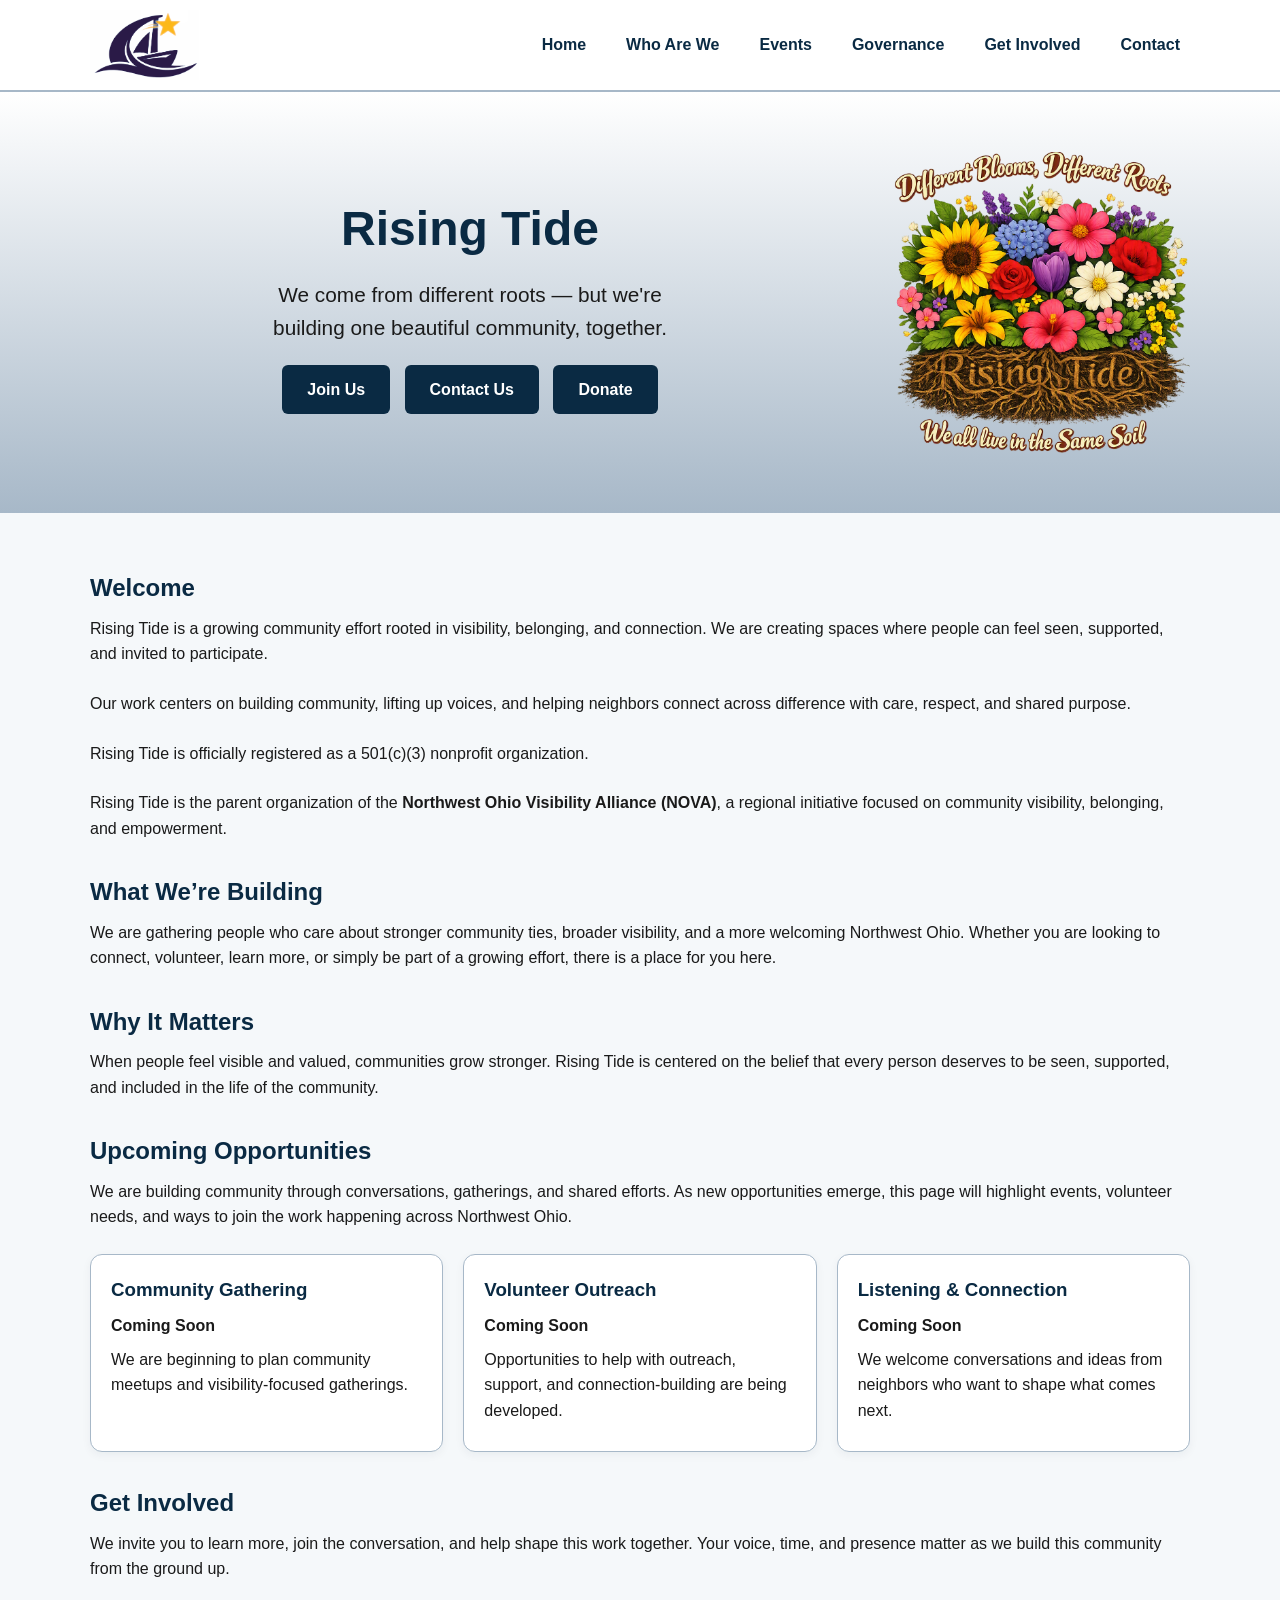
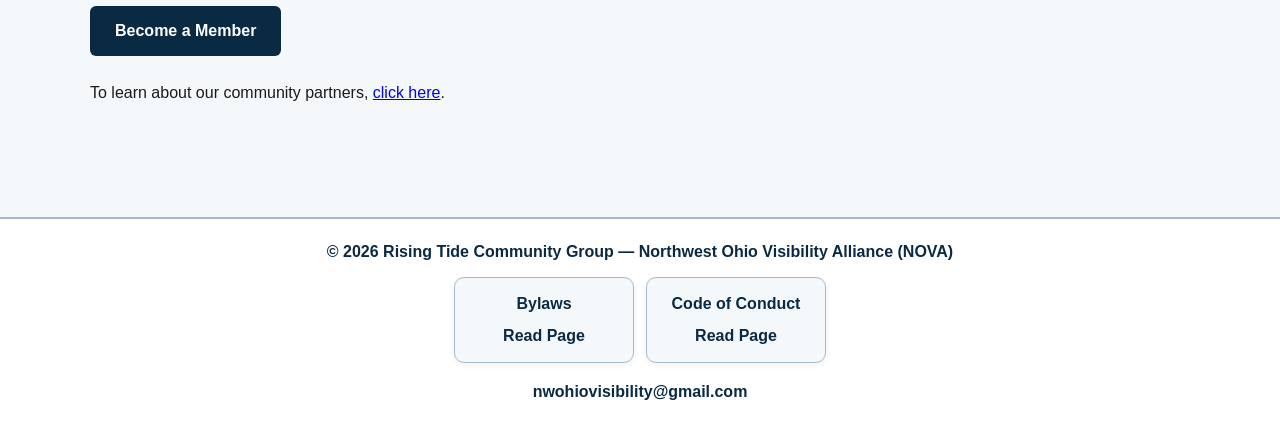
==== index.html @ 4fa37422 "Update index.html" ====
<!-- =======================================================
     Filename: index.html
     Last Edit Date: 2026-08-29 EST
     Version: 2.2.0
     (Added a "community partners" link in Get Involved pointing
     to the Events page's Community Partners card)

     PURPOSE:
       Public-facing home page for the Rising Tide website and
       the Northwest Ohio Visibility Alliance (NOVA). This page
       introduces the organization in a clear, welcoming way and
       directs visitors to the best next steps: learning more,
       joining the community, and getting connected.

     DESCRIPTION:
       This file defines the structure and content of the home
       page. It includes the primary hero section, introductory
       mission messaging, and a simple call-to-action layout.
       Shared site components (header and footer) are inlined at
       build time by build.js — see the HEADER/FOOTER marker
       comments below. Edit header.html/footer.html, then run
       `node build.js` to regenerate.

     SUPPORTED BY:
       - main.js  (general site behavior, mobile nav toggle)
       - build.js (inlines header.html/footer.html into this file)

     DEPENDENCIES:
       - css/styles.css   (global site styling)
       - assets/logo.png  (branding used in header)

     NOTES:
       - No logic is embedded here.
       - This file contains only layout and content.
       - Update documentation when hero structure or messaging
         changes.
       - This page is intentionally written to reflect a new,
         community-centered organization that is still growing.

     AUTHOR:
       Brian Von Wert / Rising Tide
======================================================= -->
<!DOCTYPE html>
<html lang="en">
<head>
    <meta charset="UTF-8">
    <meta name="viewport" content="width=device-width, initial-scale=1.0">
    <title>Rising Tide – Home</title>
    <meta name="description" content="Rising Tide is a growing community group in Northwest Ohio building visibility, belonging, and connection, and the parent organization of the Northwest Ohio Visibility Alliance (NOVA).">
    <link rel="icon" type="image/png" href="assets/logo.png">
    <link rel="apple-touch-icon" href="assets/apple-touch-icon.png">
    <link rel="canonical" href="https://nwohiovisibility.com/">
    <meta property="og:type" content="website">
    <meta property="og:site_name" content="Rising Tide">
    <meta property="og:title" content="Rising Tide – Home">
    <meta property="og:description" content="A growing community group building visibility, belonging, and connection across Northwest Ohio.">
    <meta property="og:image" content="https://nwohiovisibility.com/assets/WordCloud1200x630.png">
    <meta property="og:image:width" content="1200">
    <meta property="og:image:height" content="630">
    <meta property="og:url" content="https://nwohiovisibility.com/">
    <link rel="stylesheet" href="css/styles.css">
    <script src="https://zeffy-scripts.s3.ca-central-1.amazonaws.com/embed-form-script.min.js"></script>
</head>

<body>

    <!-- HEADER:START (generated by build.js from header.html — do not edit here; edit header.html then run `node build.js`) -->
    <header>
    <div class="container nav-container">
        <img src="assets/logo.png" alt="Rising Tide Logo" class="logo">

        <nav>
            <button type="button" class="hamburger" id="hamburger" aria-expanded="false" aria-controls="nav-links" aria-label="Toggle navigation menu">
                <span></span>
                <span></span>
                <span></span>
            </button>

            <ul class="nav-links" id="nav-links">
              <li><a href="index.html">Home</a></li>
              <li class="dropdown">
                <span class="dropdown-toggle" tabindex="0">Who Are We</span>
                <ul class="dropdown-menu">
                  <li><a href="about.html">About Us</a></li>
                  <li><a href="leadership.html">Leadership</a></li>
                </ul>
              </li>
              <li><a href="events.html">Events</a></li>
              <li class="dropdown">
                <span class="dropdown-toggle" tabindex="0">Governance</span>
                <ul class="dropdown-menu">
                  <li><a href="minutes.html">Meeting Records</a></li>
                  <li><a href="bylaws.html">Bylaws</a></li>
                  <li><a href="code-of-conduct.html">Code of Conduct</a></li>
                </ul>
              </li>
              <li class="dropdown">
                <span class="dropdown-toggle" tabindex="0">Get Involved</span>
                <ul class="dropdown-menu">
                  <li><a href="support.html">Support Us</a></li>
                  <li><a href="join.html">Join Us</a></li>
                </ul>
              </li>
              <li><a href="contact.html">Contact</a></li>
            </ul>
        </nav>
    </div>
</header>
    <!-- HEADER:END -->

    <!-- HERO SECTION -->
    <section class="hero">
        <div class="container hero-content">
            <img src="assets/different-blooms.png" alt="Different Blooms, Different Roots — We all live in the Same Soil" class="hero-graphic">
            <div class="hero-text">
                <h1>Rising Tide</h1>
                <p>We come from different roots — but we're building one beautiful community, together.</p>
                <div>
                    <a href="join.html" class="btn">Join Us</a>
                    <a href="contact.html" class="btn" style="margin-left: 10px;">Contact Us</a>
                    <button type="button" class="btn" style="margin-left: 10px;" zeffy-form-link="https://www.zeffy.com/embed/donation-form/donate-to-change-lives-21596?modal=true">Donate</button>
                </div>
            </div>
        </div>
    </section>

    <!-- MAIN CONTENT -->
    <main class="container">

        <section class="content-section">
            <h2>Welcome</h2>

            <p>
                Rising Tide is a growing community effort rooted in visibility, belonging, and connection.
                We are creating spaces where people can feel seen, supported, and invited to participate.
            </p>

            <p>
                Our work centers on building community, lifting up voices, and helping neighbors connect
                across difference with care, respect, and shared purpose.
            </p>

            <p>
                Rising Tide is officially registered as a 501(c)(3) nonprofit organization.
            </p>

            <p class="initiative-note">
                Rising Tide is the parent organization of the
                <strong>Northwest Ohio Visibility Alliance (NOVA)</strong>,
                a regional initiative focused on community visibility, belonging, and empowerment.
            </p>
        </section>

        <section class="content-section">
            <h2>What We’re Building</h2>
            <p>
                We are gathering people who care about stronger community ties, broader visibility, and a
                more welcoming Northwest Ohio. Whether you are looking to connect, volunteer, learn more,
                or simply be part of a growing effort, there is a place for you here.
            </p>
        </section>

        <section class="content-section">
            <h2>Why It Matters</h2>
            <p>
                When people feel visible and valued, communities grow stronger. Rising Tide is centered on
                the belief that every person deserves to be seen, supported, and included in the life of
                the community.
            </p>
        </section>

        <section class="content-section">
            <h2>Upcoming Opportunities</h2>
            <p>
                We are building community through conversations, gatherings, and shared efforts. As new
                opportunities emerge, this page will highlight events, volunteer needs, and ways to join
                the work happening across Northwest Ohio.
            </p>

            <div class="event-list">
                <div class="event-card">
                    <h3>Community Gathering</h3>
                    <p><strong>Coming Soon</strong></p>
                    <p>We are beginning to plan community meetups and visibility-focused gatherings.</p>
                </div>
                <div class="event-card">
                    <h3>Volunteer Outreach</h3>
                    <p><strong>Coming Soon</strong></p>
                    <p>Opportunities to help with outreach, support, and connection-building are being developed.</p>
                </div>
                <div class="event-card">
                    <h3>Listening & Connection</h3>
                    <p><strong>Coming Soon</strong></p>
                    <p>We welcome conversations and ideas from neighbors who want to shape what comes next.</p>
                </div>
            </div>
        </section>

        <section class="content-section">
            <h2>Get Involved</h2>
            <p>
                We invite you to learn more, join the conversation, and help shape this work together. Your
                voice, time, and presence matter as we build this community from the ground up.
            </p>
            <p>
                <a href="join.html" class="btn">Become a Member</a>
            </p>
            <p>
                To learn about our community partners, <a href="events.html#community-partners">click here</a>.
            </p>
        </section>

    </main>

    <!-- FOOTER:START (generated by build.js from footer.html — do not edit here; edit footer.html then run `node build.js`) -->
    <footer>
    <div class="container">
        <p class="footer-tag">© 2026 Rising Tide Community Group — Northwest Ohio Visibility Alliance (NOVA)</p>

        <div class="footer-links">
            <div class="policy-card">
                <h3>Bylaws</h3>
                <a href="bylaws.html">Read Page</a>
            </div>
            <div class="policy-card">
                <h3>Code of Conduct</h3>
                <a href="code-of-conduct.html">Read Page</a>
            </div>
        </div>

        <p class="footer-meta">nwohiovisibility@gmail.com</p>
    </div>
</footer>
    <!-- FOOTER:END -->

    <!-- EXISTING SCRIPTS -->
    <script src="js/main.js"></script>
</body>
</html>
---- css/styles.css ----
/* =======================================================
   FILE: styles.css
   PURPOSE:
     Global stylesheet for the Rising Tide website and the
     Northwest Ohio Visibility Alliance (NOVA). Defines the
     color palette, layout rules, typography, responsive
     behavior, navigation styling, hero sections, footer
     design, and form grid systems.

   DESCRIPTION:
     This file provides all shared visual styling across the
     site. It includes mobile‑responsive rules, grid layouts
     for forms, navigation behavior, and consistent branding
     based on the Rising Tide color palette.

   SUPPORTED BY:
     - main.js
     - All HTML pages using shared classes and layout rules

   DEPENDENCIES:
     - assets/logo.png
     - HTML structure defined in all Rising Tide pages

   NOTES:
     - No logic is embedded here.
     - Update documentation when major layout or palette
       changes occur.
     - This stylesheet is used by every page in the site.

   VERSION:
     v1.10.0
     (Added .event-card--partner modifier: yellow left border to
     accent community-partner cards, e.g. HUGS in Ohio on Events)

   AUTHOR:
     Brian Von Wert / Rising Tide
======================================================= */

/* -----------------------------------
   COLOR PALETTE
----------------------------------- */
:root {
    --navy: #0A2A43;
    --slate: #A7B8C8;
    --light-bg: #F5F8FA;
    --white: #FFFFFF;
    --yellow: #FFD447;
    --text-dark: #1A1A1A;
}

/* -----------------------------------
   GLOBAL RESET
----------------------------------- */
* {
    margin: 0;
    padding: 0;
    box-sizing: border-box;
}

body {
    font-family: Arial, Helvetica, sans-serif;
    background-color: var(--light-bg);
    color: var(--text-dark);
    line-height: 1.6;
}

/* -----------------------------------
   CONTAINER
----------------------------------- */
.container {
    width: 90%;
    max-width: 1100px;
    margin: 0 auto;
}

/* -----------------------------------
   HEADER + NAV
----------------------------------- */
header {
    background-color: var(--white);
    border-bottom: 2px solid var(--slate);
    padding: 10px 0;
}

.nav-container {
    display: flex;
    justify-content: space-between;
    align-items: center;
}

.logo {
    height: 70px;
    width: auto;
}

nav ul {
    list-style: none;
    display: flex;
    gap: 20px;
}

nav a,
.dropdown-toggle {
    text-decoration: none;
    color: var(--navy);
    font-weight: bold;
    padding: 6px 10px;
    border-radius: 4px;
    transition: 0.2s ease;
}

nav a:hover,
.dropdown-toggle:hover {
    background-color: var(--slate);
    color: var(--white);
}

.dropdown-toggle {
    cursor: pointer;
}

nav a.active {
    border-bottom: 3px solid var(--yellow);
}

/* -----------------------------------
   NAV DROPDOWN (About > Leadership)
----------------------------------- */
nav ul li.dropdown {
    position: relative;
}

.dropdown-menu {
    list-style: none;
    display: none;
    position: absolute;
    top: 100%;
    left: 0;
    background: var(--white);
    box-shadow: 0 4px 10px rgba(0,0,0,0.1);
    min-width: 160px;
    padding: 8px 0;
    z-index: 10;
}

.dropdown:hover .dropdown-menu,
.dropdown:focus-within .dropdown-menu {
    display: block;
}

.dropdown-menu li {
    margin: 0;
}

.dropdown-menu a {
    display: block;
}

/* -----------------------------------
   HERO SECTION
----------------------------------- */
.hero {
    background: linear-gradient(to bottom, var(--white), var(--slate));
    padding: 60px 0;
}

.hero-content {
    text-align: center;
}

.hero-graphic {
    display: block;
    width: 100%;
    max-width: 260px;
    height: auto;
    margin: 0 auto 24px;
}

.hero h1 {
    font-size: 3rem;
    color: var(--navy);
}

.hero p {
    font-size: 1.3rem;
    margin: 10px 0 20px;
}

@media (min-width: 769px) {
    .hero-content {
        display: flex;
        align-items: center;
        flex-direction: row-reverse;
        text-align: center;
        gap: 40px;
    }

    .hero-graphic {
        max-width: 300px;
        margin: 0;
        flex-shrink: 0;
    }

    .hero-text {
        flex: 1;
    }

    .hero p {
        max-width: 420px;
        margin-left: auto;
        margin-right: auto;
    }
}

/* -----------------------------------
   BUTTONS
----------------------------------- */
.btn {
    display: inline-block;
    background-color: var(--navy);
    color: var(--white);
    padding: 12px 25px;
    border: none;
    border-radius: 6px;
    text-decoration: none;
    font: inherit;
    font-weight: bold;
    cursor: pointer;
    transition: 0.2s ease;
}

.btn:hover {
    background-color: var(--yellow);
    color: var(--navy);
}

/* Zeffy's embed script sizes the donation modal with inline styles
   (top/bottom/left/right: 5%/5%/10%/10% on desktop) that we can't
   edit directly since it's their hosted script. Override via
   !important, targeting the wrapper by its iframe's title. */
@media (min-width: 769px) {
    div:has(> iframe[title="Form powered and secured by Zeffy"]) {
        top: 50% !important;
        left: 50% !important;
        right: auto !important;
        bottom: auto !important;
        transform: translate(-50%, -50%) !important;
        width: clamp(360px, 42vw, 520px) !important;
        height: clamp(600px, 54vh, 800px) !important;
    }
}

.btn-row {
    display: flex;
    flex-wrap: wrap;
    justify-content: space-between;
    gap: 16px;
}

/* -----------------------------------
   MAIN CONTENT
----------------------------------- */
main {
    padding: 40px 0;
}

main h2 {
    color: var(--navy);
}

/* -----------------------------------
   GLOBAL CONTENT SECTION SPACING
----------------------------------- */
.content-section {
    margin-bottom: 2rem;
}

.content-section h2 {
    margin: 1rem 0 0.5rem 0;
}

.content-section p {
    margin: 0 0 1.5rem 0;
}

.section-image {
    display: block;
    width: 100%;
    max-width: 600px;
    height: auto;
    margin: 0 auto 1.5rem;
}

/* -----------------------------------
   HAMBURGER MENU
----------------------------------- */
.hamburger {
    display: none;
    flex-direction: column;
    cursor: pointer;
    gap: 5px;
    background: none;
    border: none;
    padding: 0;
}

.hamburger span {
    width: 25px;
    height: 3px;
    background: #333;
    border-radius: 3px;
}

/* MOBILE NAV */
@media (max-width: 768px) {
    nav {
        position: relative;
    }

    .hamburger {
        display: flex;
    }

    .nav-links {
        display: none;
        position: absolute;
        top: 50px;
        right: 0;
        background: white;
        flex-direction: column;
        width: 200px;
        padding: 15px;
        box-shadow: 0 4px 10px rgba(0,0,0,0.1);
    }

    .nav-links.show {
        display: flex;
    }

    .nav-links li {
        margin: 10px 0;
    }

    .dropdown-menu {
        display: block;
        position: static;
        box-shadow: none;
        padding: 0 0 0 15px;
        margin-top: 5px;
    }
}

/* -----------------------------------
   EVENT CARDS
----------------------------------- */
.event-list {
    display: grid;
    grid-template-columns: repeat(3, minmax(0, 1fr));
    gap: 20px;
    margin-top: 1rem;
}

.event-card {
    background: var(--white);
    border: 1px solid var(--slate);
    border-radius: 12px;
    padding: 1.25rem;
    box-shadow: 0 3px 10px rgba(10, 42, 67, 0.05);
}

.event-card h3 {
    color: var(--navy);
    margin-bottom: 0.5rem;
}

.event-card p {
    margin-bottom: 0.5rem;
}

.event-card--partner {
    border-left: 4px solid var(--yellow);
}

/* -----------------------------------
   FOOTER
----------------------------------- */
footer {
    background-color: var(--white);
    border-top: 2px solid var(--slate);
    text-align: center;
    padding: 20px 0 30px;
    margin-top: 40px;
    color: var(--navy);
}

.footer-tag {
    margin-bottom: 0.75rem;
    font-weight: 600;
}

.footer-links {
    display: flex;
    justify-content: center;
    flex-wrap: wrap;
    gap: 12px;
    margin: 0 auto 1rem;
}

.policy-card {
    background: var(--light-bg);
    border: 1px solid var(--slate);
    border-radius: 10px;
    padding: 0.85rem 1rem;
    min-width: 180px;
    box-shadow: 0 2px 6px rgba(10, 42, 67, 0.06);
}

.policy-card h3 {
    color: var(--navy);
    font-size: 1rem;
    margin: 0 0 0.35rem;
}

.policy-card p {
    margin: 0 0 0.45rem;
    font-size: 0.9rem;
    line-height: 1.4;
}

.policy-card a {
    color: var(--navy);
    text-decoration: none;
    font-weight: 700;
}

.policy-card a:hover {
    text-decoration: underline;
}

.footer-meta {
    margin-top: 0.75rem;
    font-weight: 600;
}

/* -----------------------------------
   RESPONSIVE DESIGN
----------------------------------- */
@media (max-width: 768px) {
    nav ul {
        flex-direction: column;
        gap: 10px;
    }

    .hero h1 {
        font-size: 2.4rem;
    }

    .event-list {
        grid-template-columns: 1fr;
    }
}

/* -----------------------------------
   JOIN PAGE GRID SYSTEM
----------------------------------- */
.form-intro {
    margin-bottom: 1.5rem;
}

.form-panel {
    background: var(--white);
    border: 1px solid var(--slate);
    border-radius: 12px;
    padding: 1.25rem;
    box-shadow: 0 2px 10px rgba(10, 42, 67, 0.04);
}

.join-grid {
    display: grid;
    grid-template-columns: 1fr 1fr;
    gap: 25px 40px;
    max-width: 900px;
    margin: 0 auto;
}

.join-grid .full {
    grid-column: 1 / 3;
}

.join-grid label {
    display: block;
    font-weight: 600;
    margin-bottom: 6px;
    color: var(--navy);
}

.join-grid input:not([type="checkbox"]),
.join-grid select,
.join-grid textarea {
    width: 100%;
    padding: 10px 12px;
    margin-top: 4px;
    border: 1px solid var(--slate);
    border-radius: 8px;
    background: #fff;
    font: inherit;
}

.join-grid input[type="checkbox"] {
    width: auto;
    margin-top: 4px;
}

.join-grid textarea {
    min-height: 120px;
    resize: vertical;
}

@media (max-width: 700px) {
    .join-grid {
        grid-template-columns: 1fr;
    }
    .join-grid .full {
        grid-column: 1;
    }
}

/* -----------------------------------
   CHECKBOX GRID
----------------------------------- */
fieldset {
    border: none;
    margin: 0;
    padding: 0;
    min-width: 0;
}

.checkbox-grid {
    display: grid;
    grid-template-columns: 1fr 1fr;
    gap: 10px 20px;
}

.checkbox-grid legend {
    grid-column: 1 / -1;
    font-weight: 600;
    color: var(--navy);
    margin-bottom: 6px;
    padding: 0;
}

.sr-only {
    position: absolute;
    width: 1px;
    height: 1px;
    padding: 0;
    margin: -1px;
    overflow: hidden;
    clip: rect(0, 0, 0, 0);
    white-space: nowrap;
    border: 0;
}

.checkbox-grid label {
    display: flex;
    align-items: flex-start;
    gap: 8px;
    font-weight: 500;
    line-height: 1.5;
}

@media (max-width: 700px) {
    .checkbox-grid {
        grid-template-columns: 1fr;
    }
}

/* -----------------------------------
   LEADERSHIP PAGE
----------------------------------- */
.leadership-section {
    margin-bottom: 2rem;
}

.leader-toggle {
    display: inline-flex;
    align-items: center;
    gap: 0.4rem;
    background: none;
    border: none;
    padding: 0;
    font: inherit;
    cursor: pointer;
    text-align: left;
    color: #333;
}

.leader-toggle:hover {
    text-decoration: underline;
}

.leader-arrow {
    width: 0;
    height: 0;
    flex-shrink: 0;
    border-left: 5px solid transparent;
    border-right: 5px solid transparent;
    border-top: 6px solid var(--navy);
    transition: transform 0.2s ease;
}

.leader-toggle[aria-expanded="true"] .leader-arrow {
    transform: rotate(180deg);
}

.bio {
    display: none;
    margin: 0.5rem 0 1rem 1rem;
    padding-left: 1rem;
    border-left: 3px solid #ccc;
}
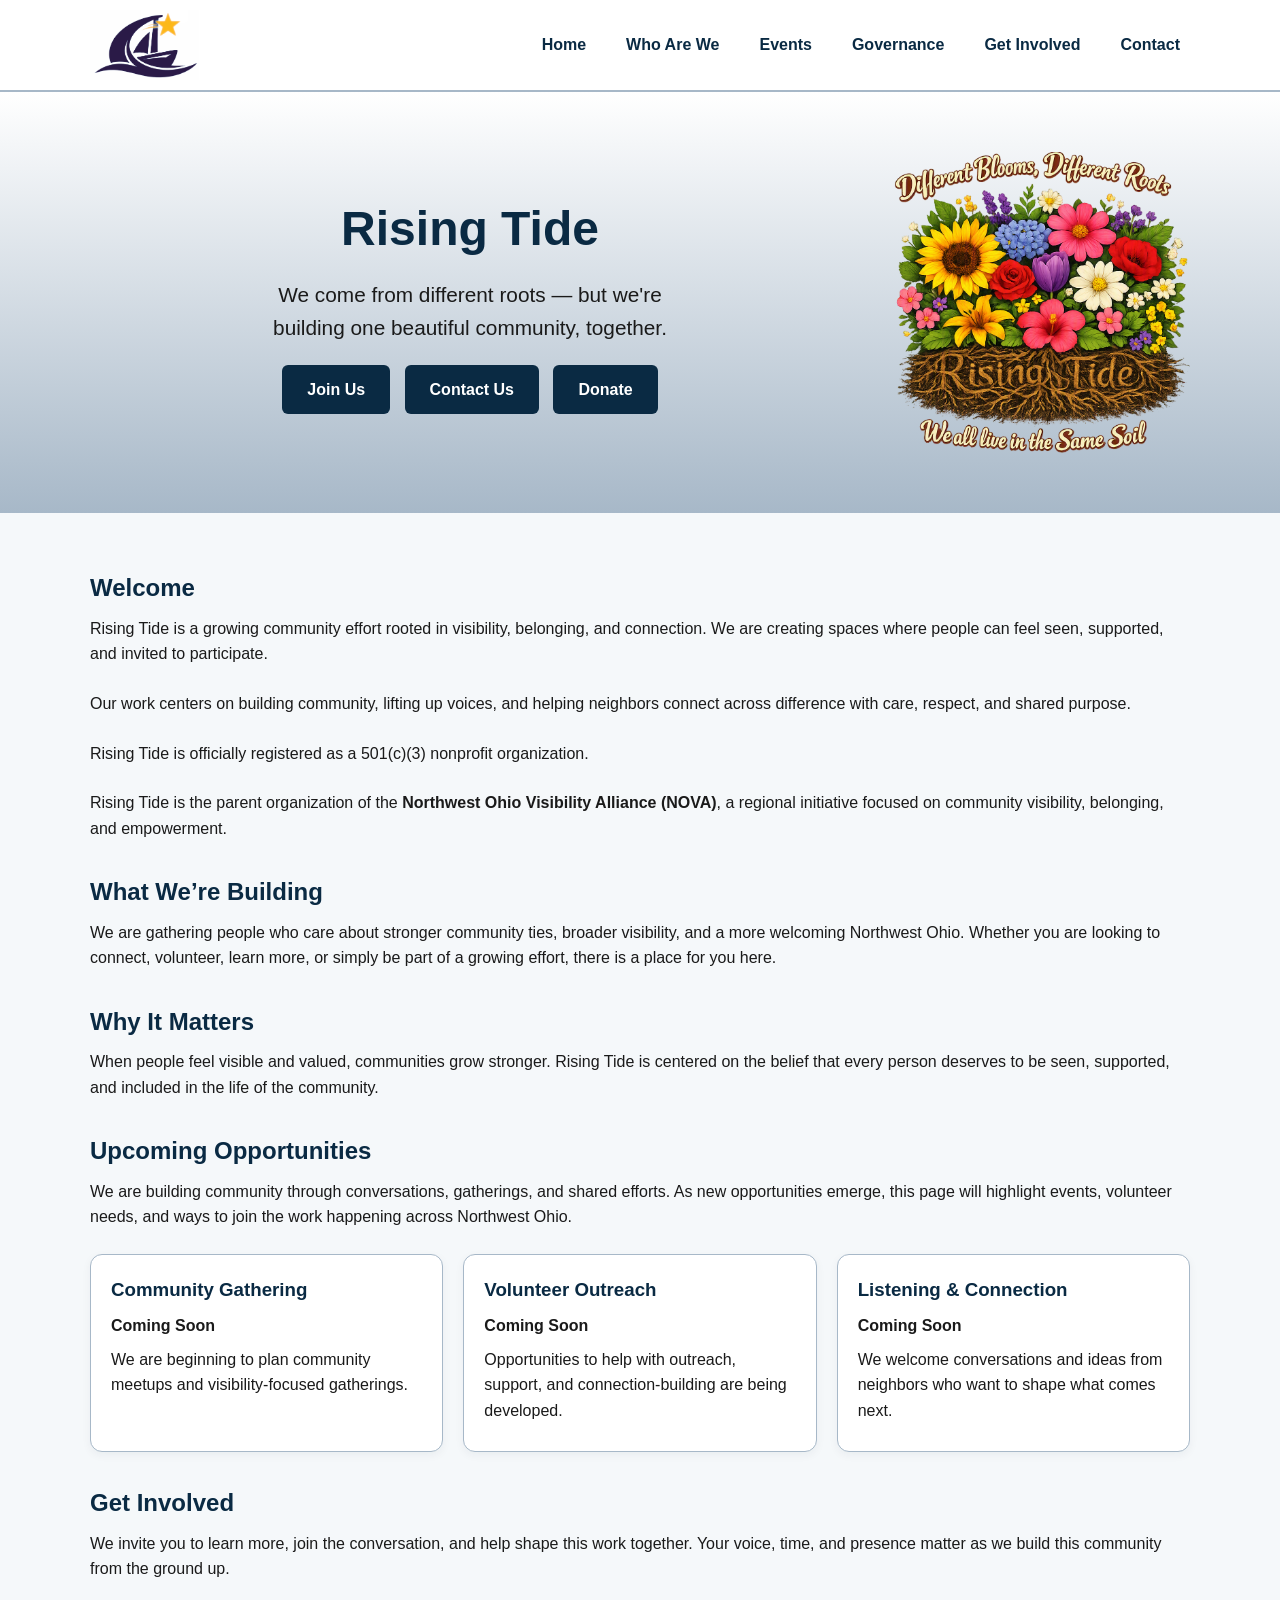
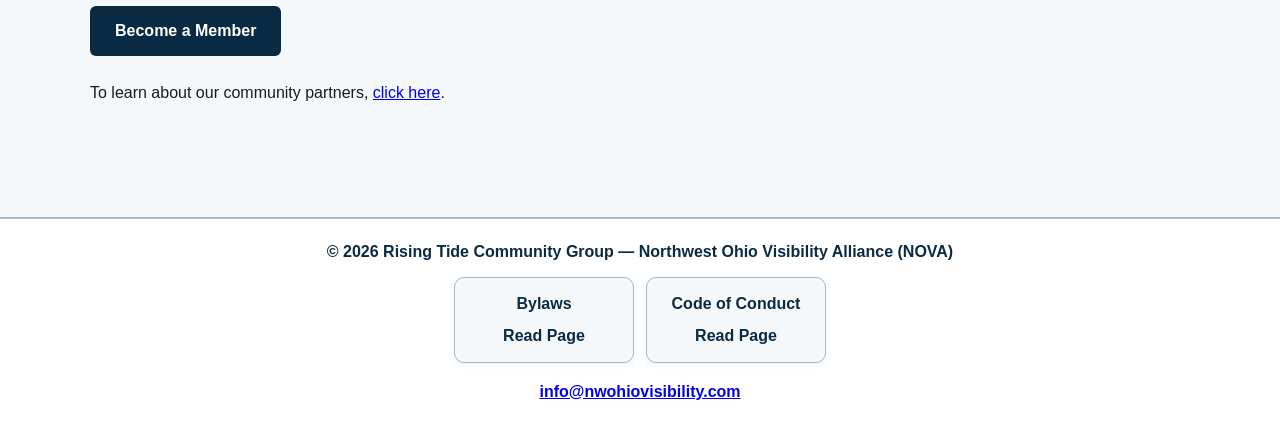
==== commit 093694ea: "Switch site contact email to info@nwohiovisibility.com and add issue reporting Now that the custom-d" ====
--- a/index.html
+++ b/index.html
@@ -1,9 +1,8 @@
 <!-- =======================================================
      Filename: index.html
-     Last Edit Date: 2026-08-29 EST
-     Version: 2.2.0
-     (Added a "community partners" link in Get Involved pointing
-     to the Events page's Community Partners card)
+     Last Edit Date: 2026-09-17 EST
+     Version: 2.2.2
+     (Footer email is now a clickable mailto: link via build.js)
 
      PURPOSE:
        Public-facing home page for the Rising Tide website and
@@ -228,7 +227,7 @@
             </div>
         </div>
 
-        <p class="footer-meta">nwohiovisibility@gmail.com</p>
+        <p class="footer-meta"><a href="mailto:info@nwohiovisibility.com">info@nwohiovisibility.com</a></p>
     </div>
 </footer>
     <!-- FOOTER:END -->
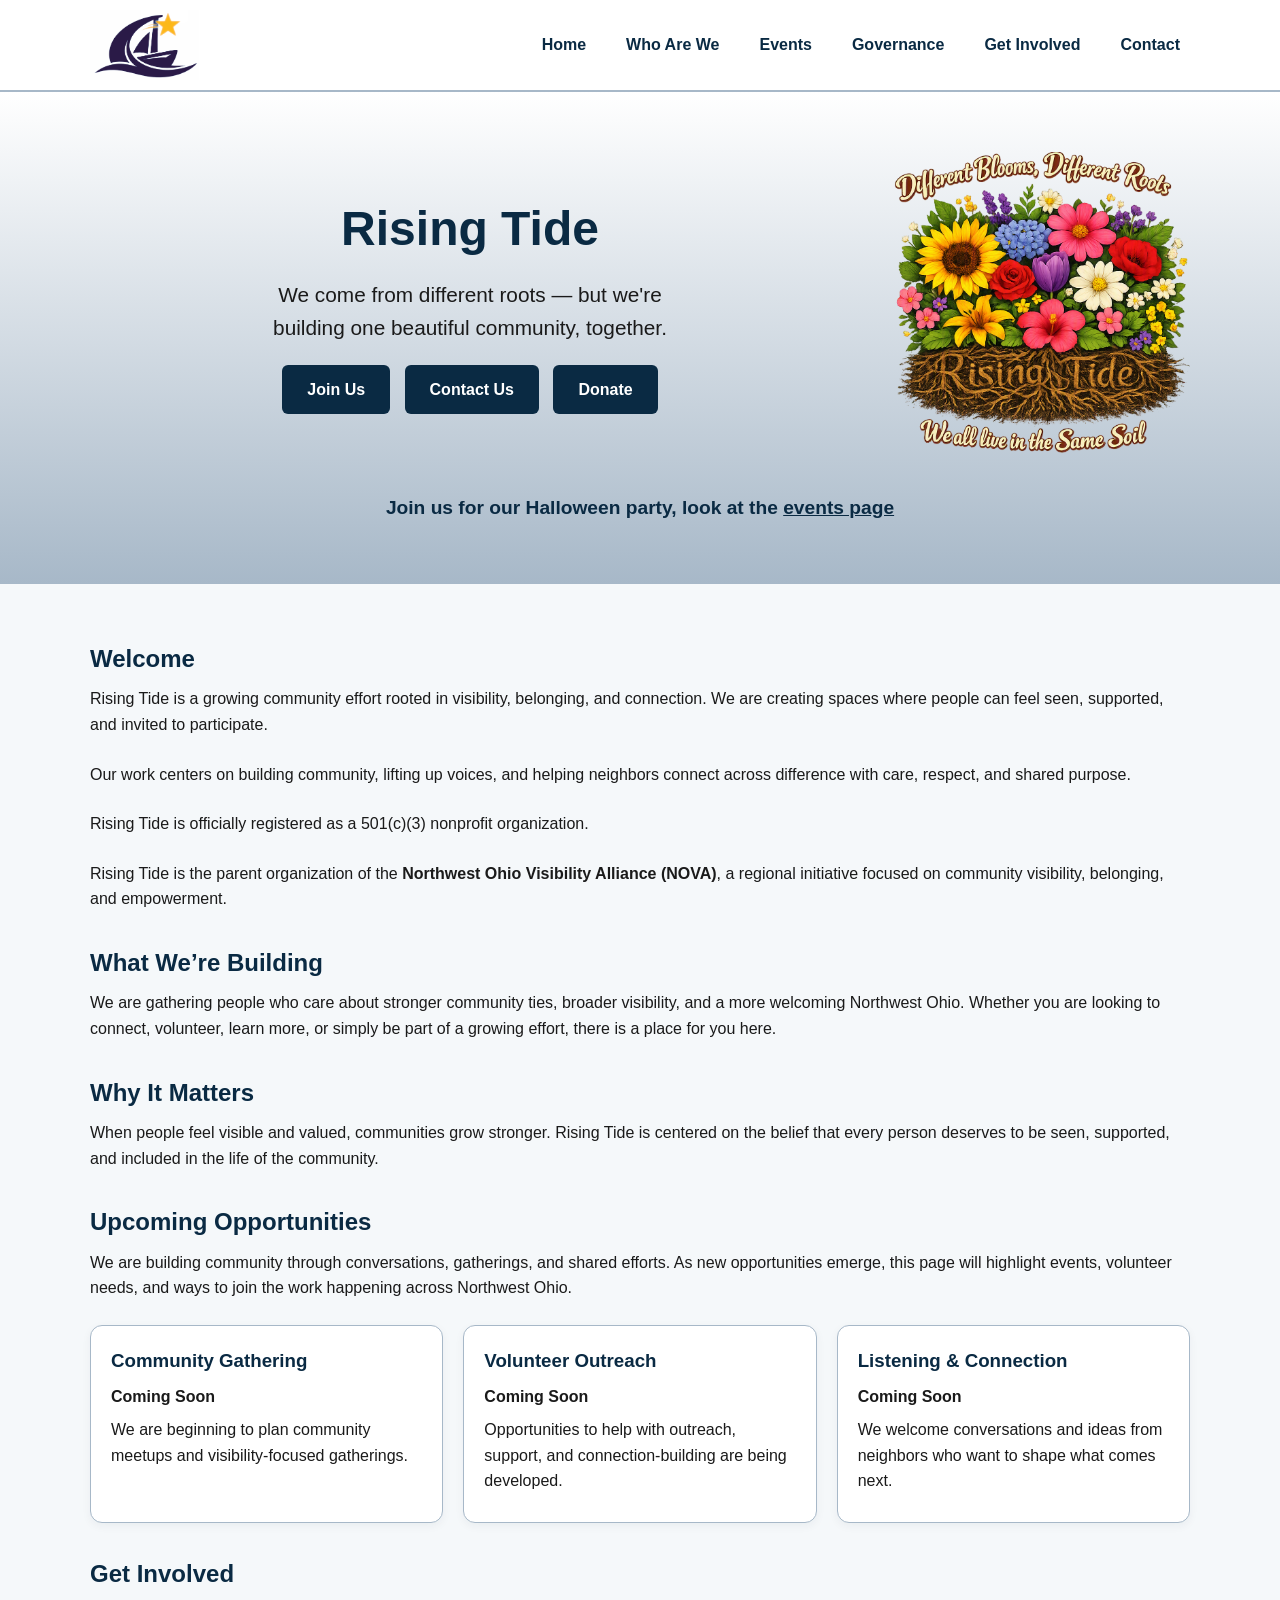
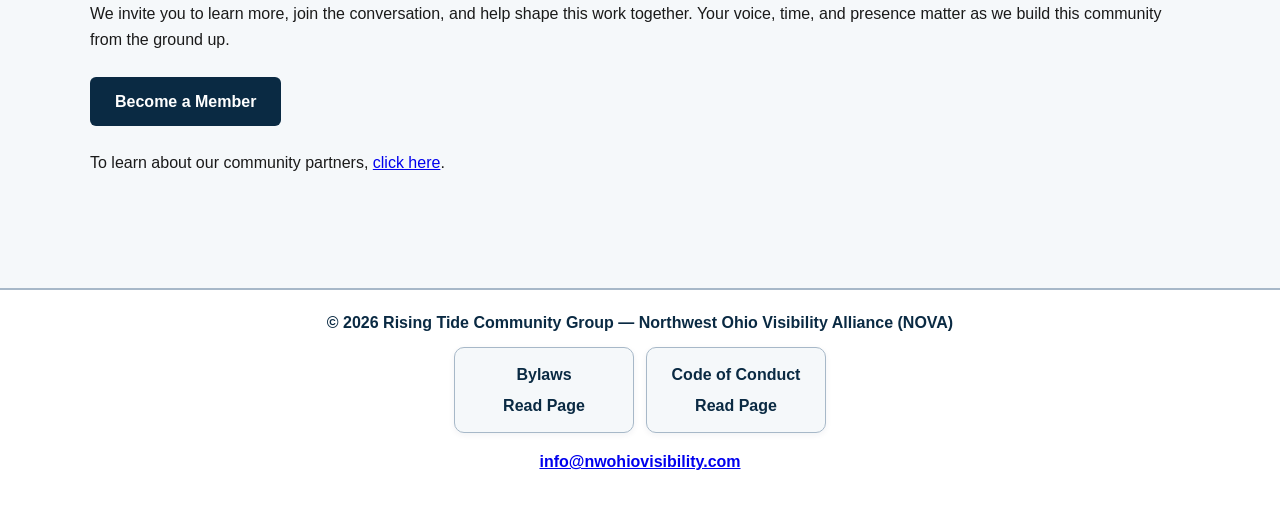
==== commit 71dd815b: "Add Halloween party announcement to the bottom of the home page hero Co-Authored-By: Claude Opus 5.5" ====
--- a/index.html
+++ b/index.html
@@ -1,8 +1,6 @@
 <!-- =======================================================
      Filename: index.html
-     Last Edit Date: 2026-09-17 EST
-     Version: 2.2.2
-     (Footer email is now a clickable mailto: link via build.js)
+     Last Edit Date: 2026-09-28 EST
 
      PURPOSE:
        Public-facing home page for the Rising Tide website and
@@ -121,6 +119,7 @@
                 </div>
             </div>
         </div>
+        <p class="hero-announcement">Join us for our Halloween party, look at the <a href="events.html">events page</a></p>
     </section>
 
     <!-- MAIN CONTENT -->
--- a/css/styles.css
+++ b/css/styles.css
@@ -27,10 +27,8 @@
        changes occur.
      - This stylesheet is used by every page in the site.
 
-   VERSION:
-     v1.10.0
-     (Added .event-card--partner modifier: yellow left border to
-     accent community-partner cards, e.g. HUGS in Ohio on Events)
+   LAST UPDATED:
+     2026-09-28
 
    AUTHOR:
      Brian Von Wert / Rising Tide
@@ -166,6 +164,20 @@
 
 .hero-content {
     text-align: center;
+}
+
+.hero .hero-announcement {
+    text-align: center;
+    font-size: 1.2rem;
+    font-weight: bold;
+    color: var(--navy);
+    margin: 40px 0 0;
+    padding: 0 16px;
+    max-width: none;
+}
+
+.hero-announcement a {
+    color: var(--navy);
 }
 
 .hero-graphic {
@@ -381,6 +393,22 @@
     border-left: 4px solid var(--yellow);
 }
 
+/* Featured event: flyer image beside its details card */
+.featured-event {
+    display: grid;
+    grid-template-columns: minmax(0, 1fr) minmax(0, 1fr);
+    gap: 20px;
+    align-items: start;
+    margin-top: 1rem;
+}
+
+.featured-event-flyer {
+    display: block;
+    width: 100%;
+    height: auto;
+    border-radius: 12px;
+}
+
 /* -----------------------------------
    FOOTER
 ----------------------------------- */
@@ -455,7 +483,8 @@
         font-size: 2.4rem;
     }
 
-    .event-list {
+    .event-list,
+    .featured-event {
         grid-template-columns: 1fr;
     }
 }
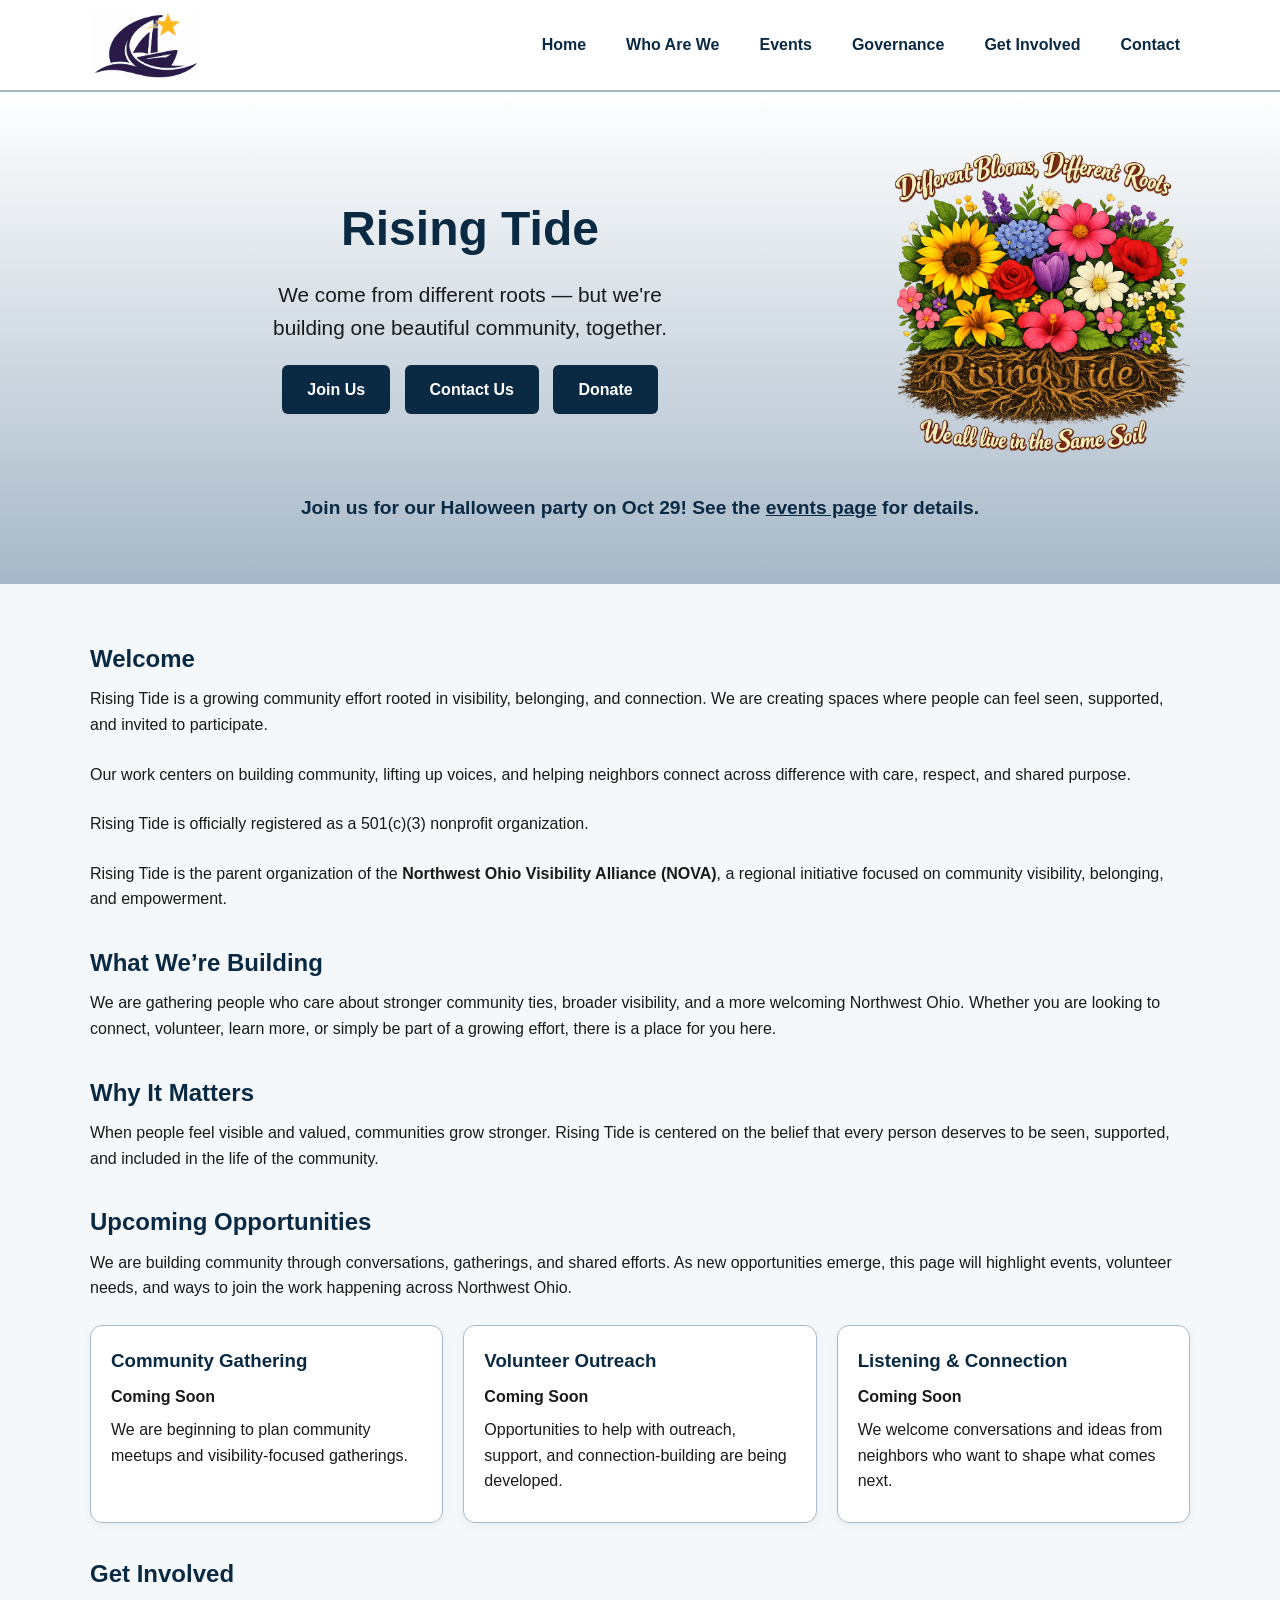
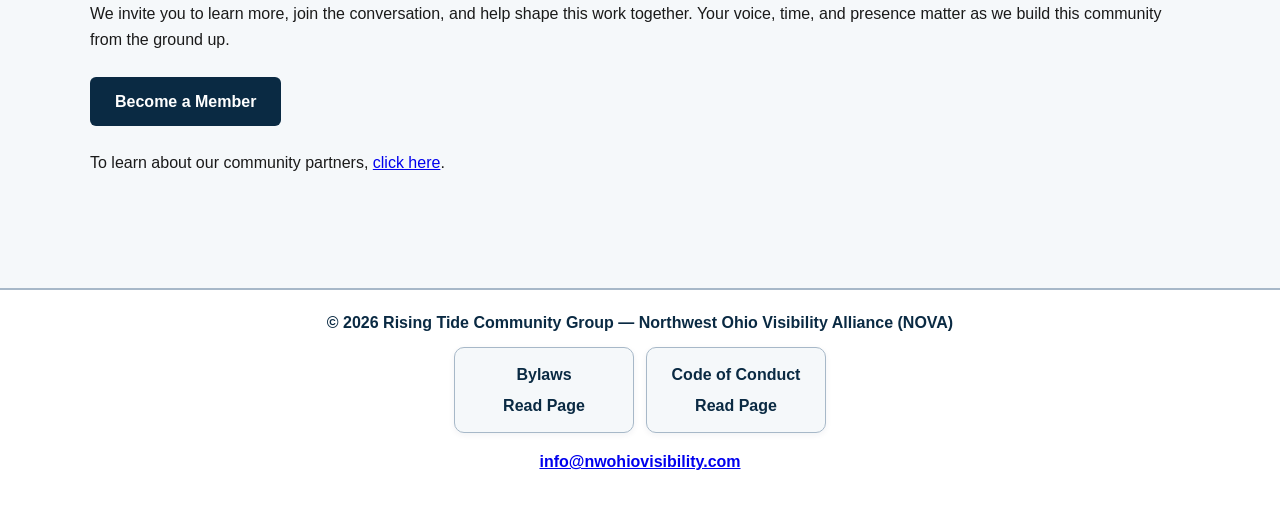
==== commit b9b0ad8a: "Add party date and tidy wording in home page announcement Co-Authored-By: Claude Opus 5.5 <noreply@a" ====
--- a/index.html
+++ b/index.html
@@ -119,7 +119,7 @@
                 </div>
             </div>
         </div>
-        <p class="hero-announcement">Join us for our Halloween party, look at the <a href="events.html">events page</a></p>
+        <p class="hero-announcement">Join us for our Halloween party on Oct 29! See the <a href="events.html">events page</a> for details.</p>
     </section>
 
     <!-- MAIN CONTENT -->
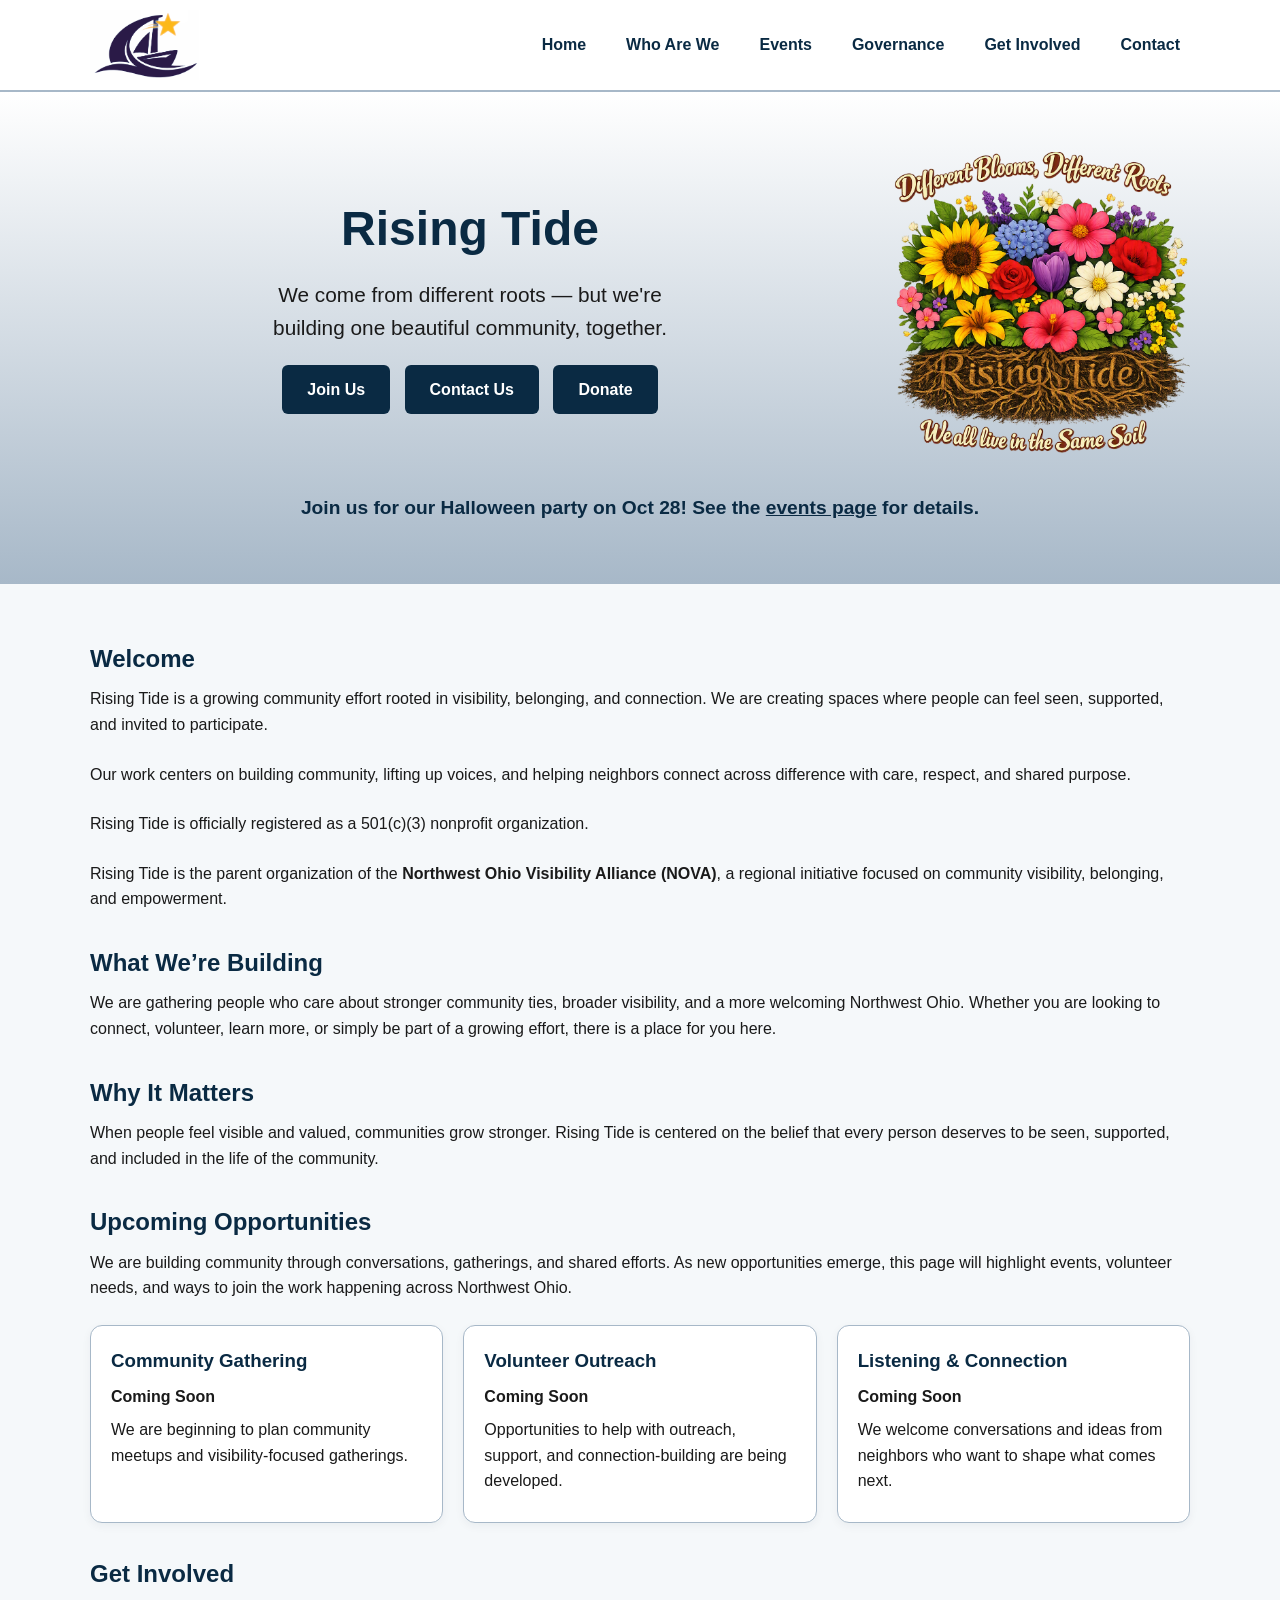
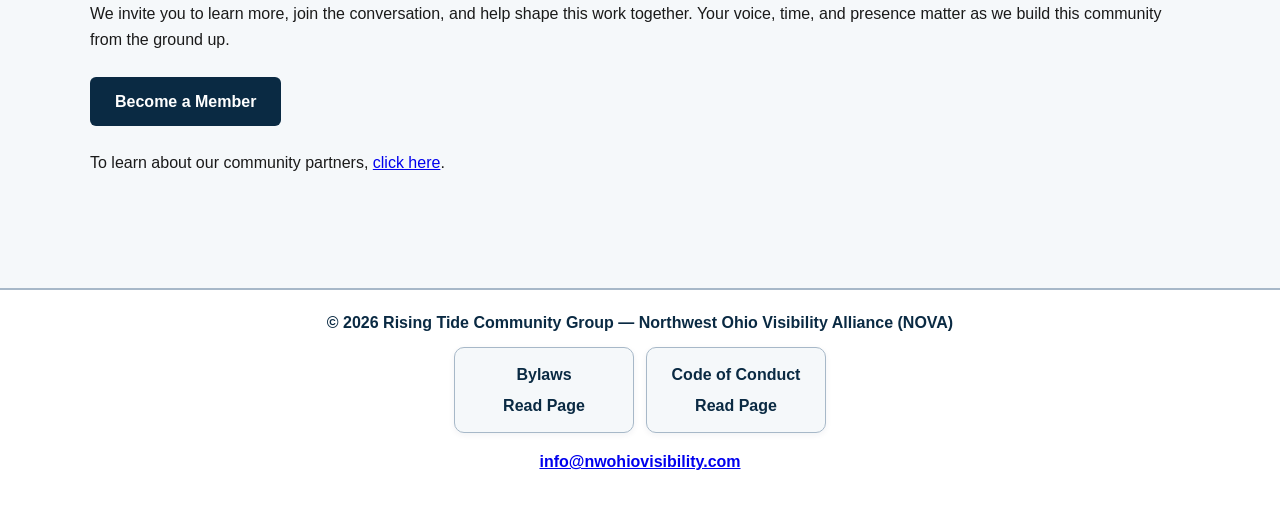
==== commit bf88f342: "Home page: party date is Oct 28; events card: 1 free drink (from a select menu) Co-Authored-By: Clau" ====
--- a/index.html
+++ b/index.html
@@ -33,6 +33,9 @@
          changes.
        - This page is intentionally written to reflect a new,
          community-centered organization that is still growing.
+
+     LAST UPDATED:
+       2026-10-23
 
      AUTHOR:
        Brian Von Wert / Rising Tide
@@ -119,7 +122,7 @@
                 </div>
             </div>
         </div>
-        <p class="hero-announcement">Join us for our Halloween party on Oct 29! See the <a href="events.html">events page</a> for details.</p>
+        <p class="hero-announcement">Join us for our Halloween party on Oct 28! See the <a href="events.html">events page</a> for details.</p>
     </section>
 
     <!-- MAIN CONTENT -->
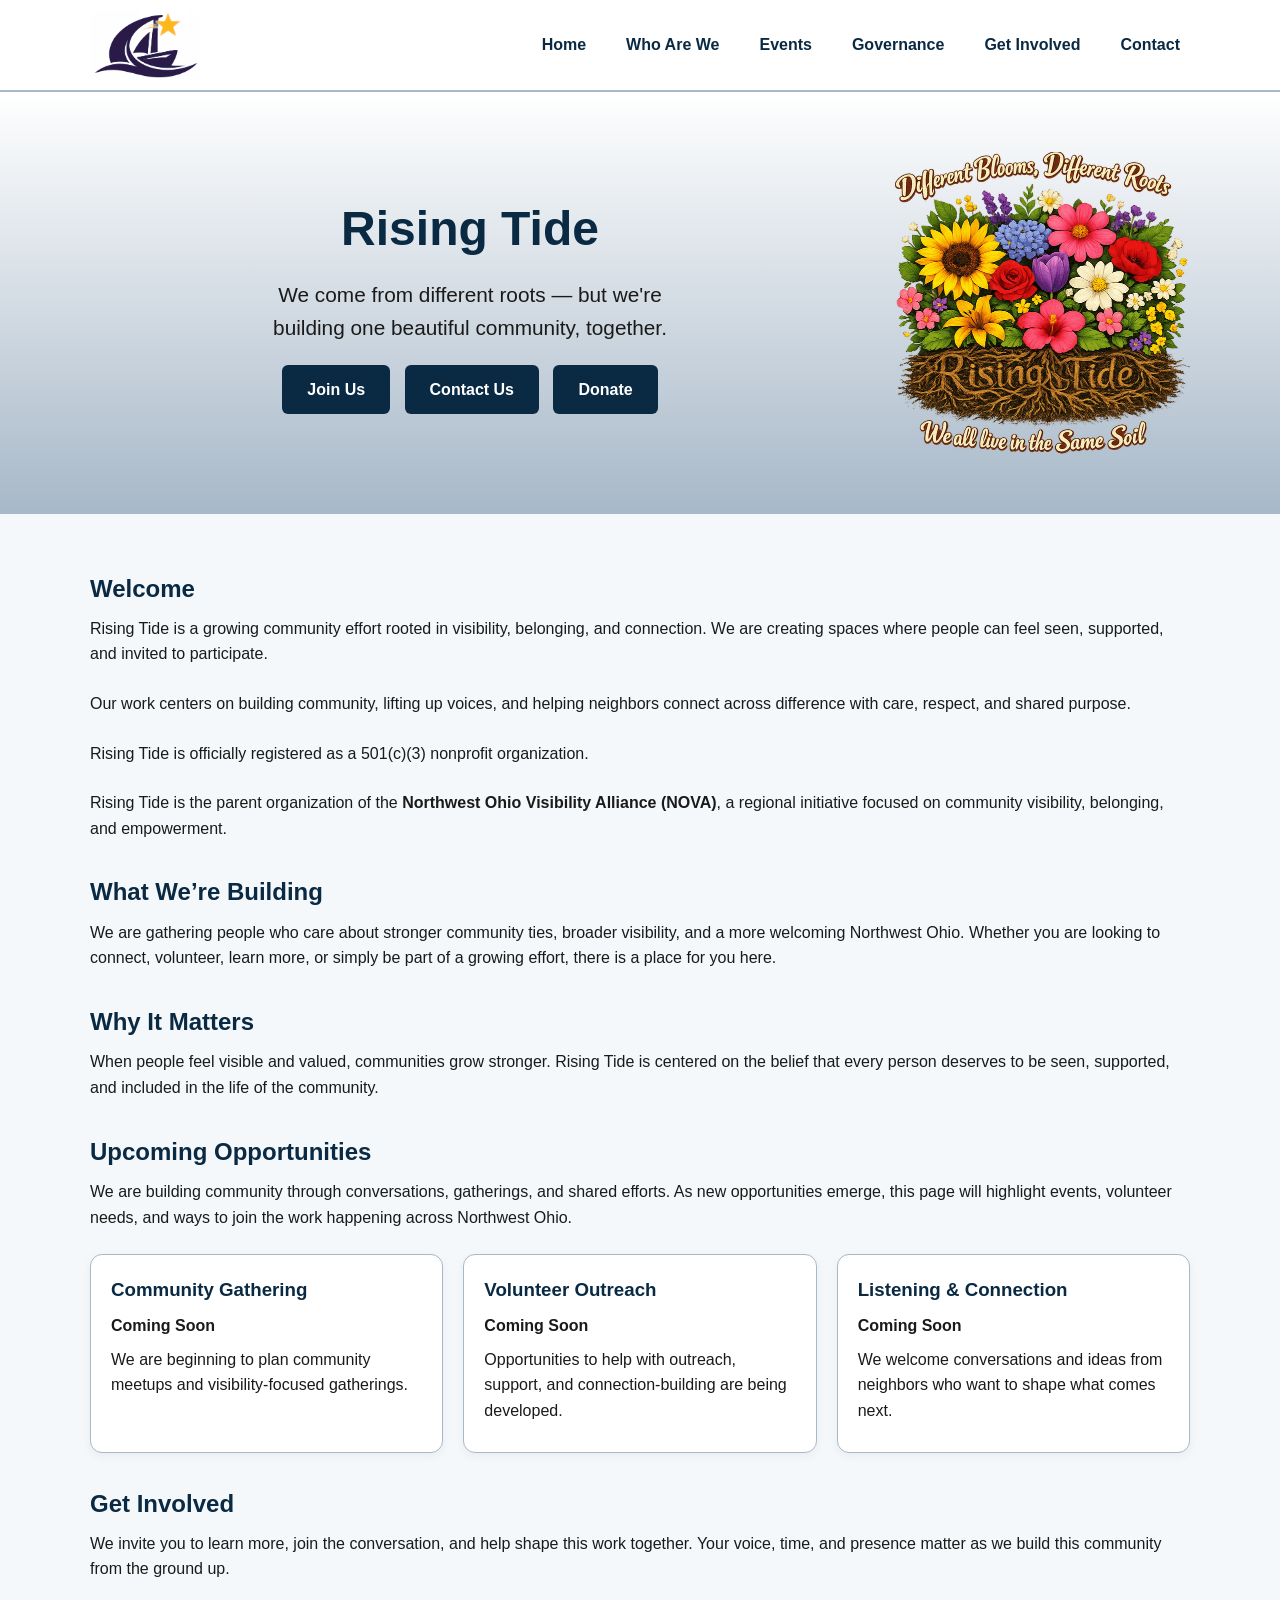
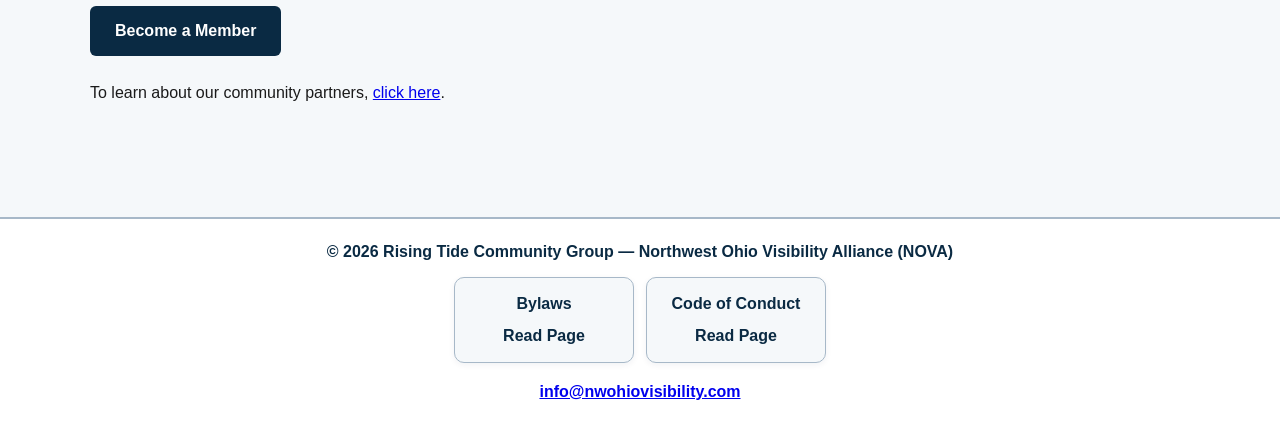
==== commit 6800fe4e: "Remove the Halloween party: events page featured event (with its ticket link) and the home page anno" ====
--- a/index.html
+++ b/index.html
@@ -1,6 +1,6 @@
 <!-- =======================================================
      Filename: index.html
-     Last Edit Date: 2026-09-28 EST
+     Last Edit Date: 2026-10-29 EST
 
      PURPOSE:
        Public-facing home page for the Rising Tide website and
@@ -122,7 +122,6 @@
                 </div>
             </div>
         </div>
-        <p class="hero-announcement">Join us for our Halloween party on Oct 28! See the <a href="events.html">events page</a> for details.</p>
     </section>
 
     <!-- MAIN CONTENT -->
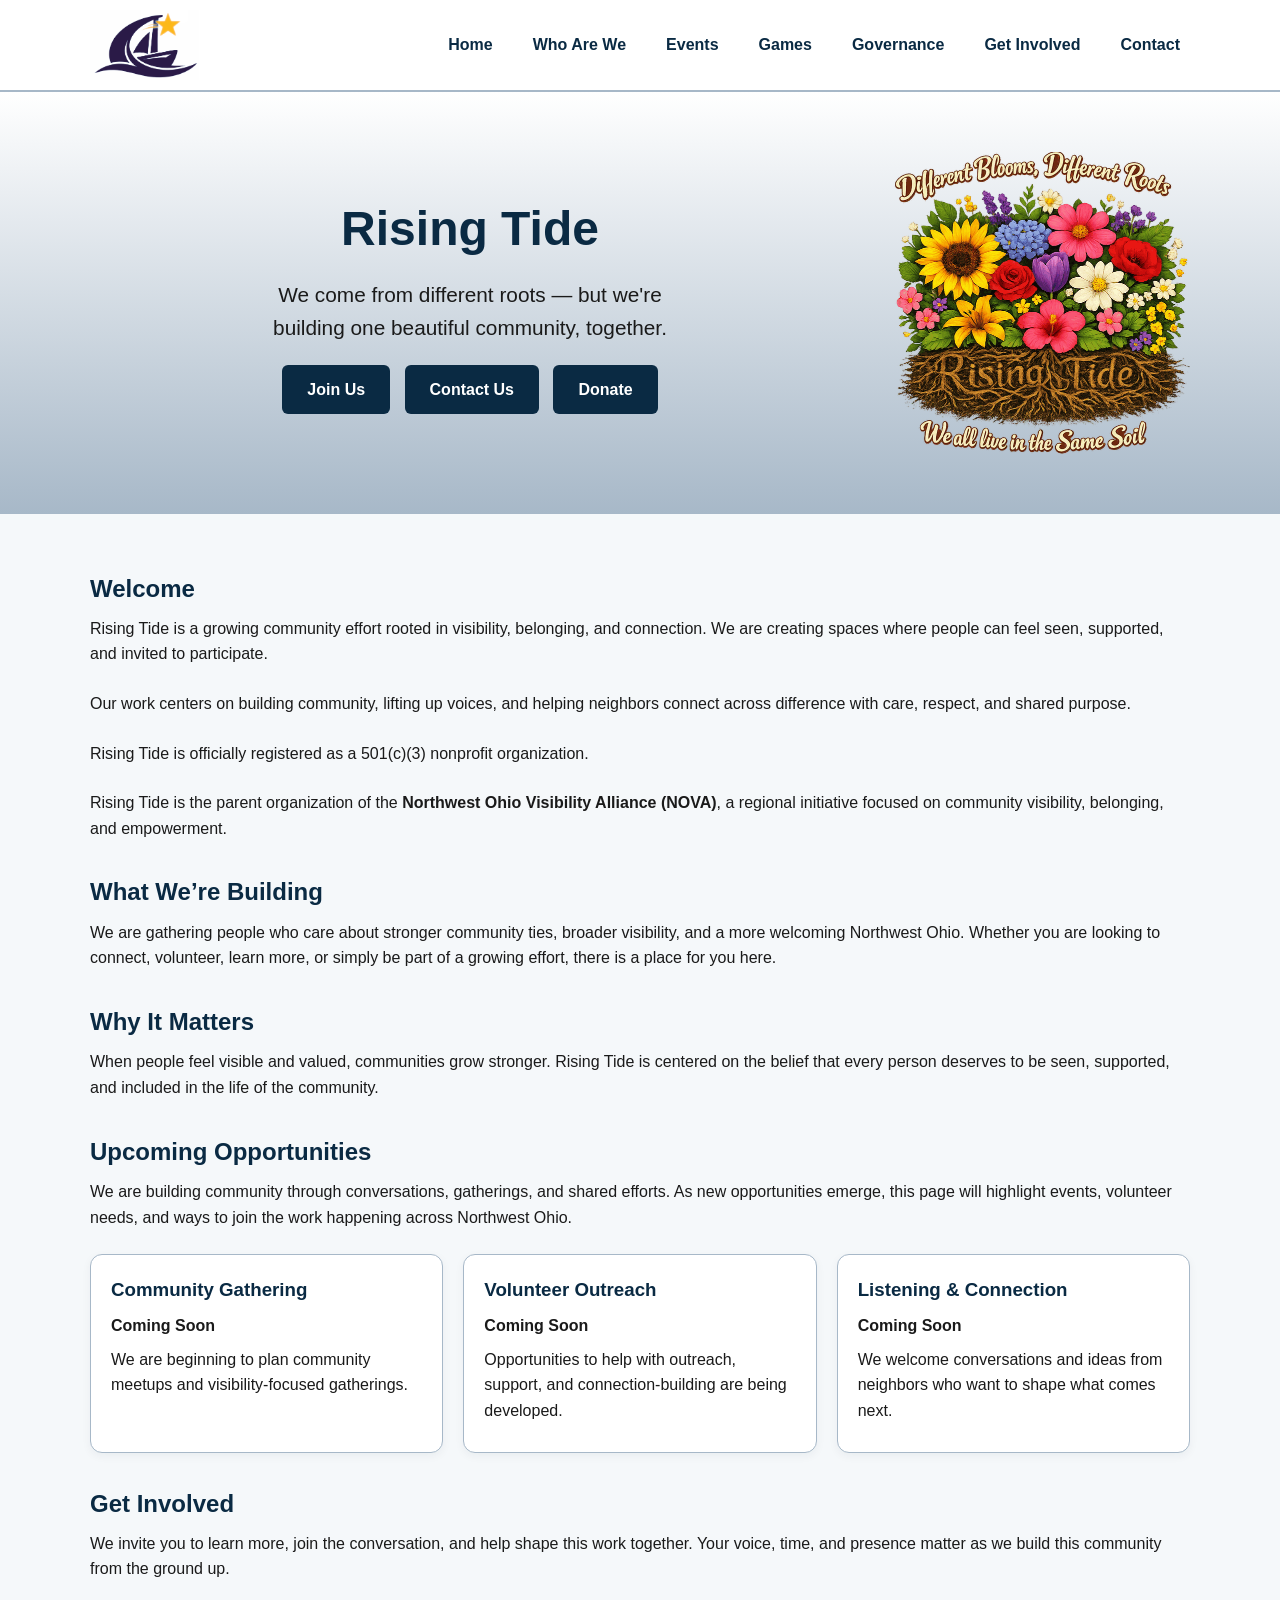
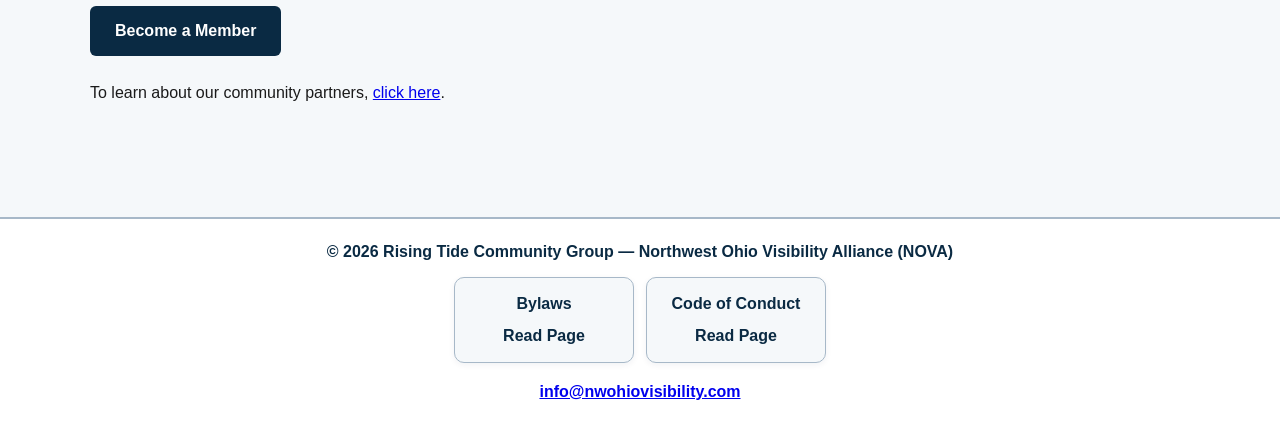
==== commit 5d24caee: "Add a Games menu option linking to the Word Puzzles play page Co-Authored-By: Claude Sonnet 5.5 <nor" ====
--- a/index.html
+++ b/index.html
@@ -86,6 +86,7 @@
                 </ul>
               </li>
               <li><a href="events.html">Events</a></li>
+              <li><a href="https://wordpuzzles.nwohiovisibility.com/play" target="_blank" rel="noopener noreferrer">Games</a></li>
               <li class="dropdown">
                 <span class="dropdown-toggle" tabindex="0">Governance</span>
                 <ul class="dropdown-menu">
